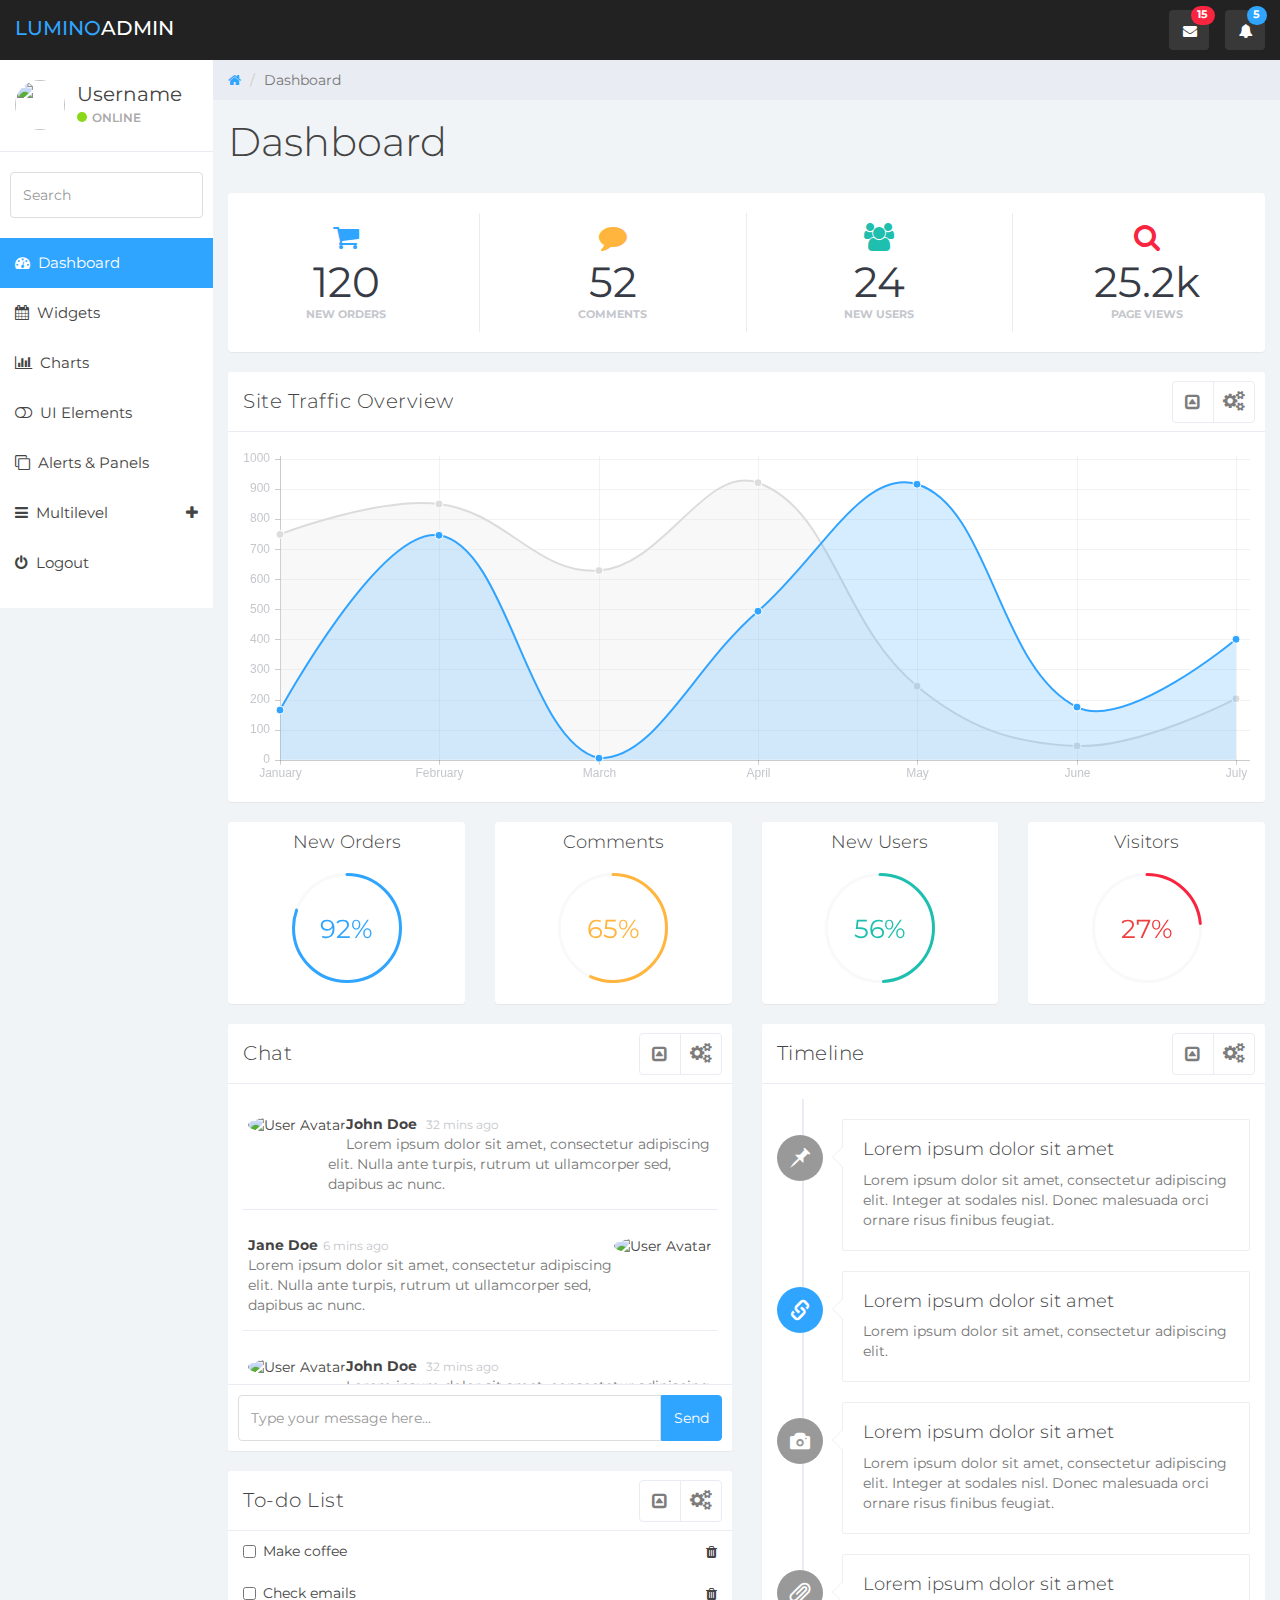
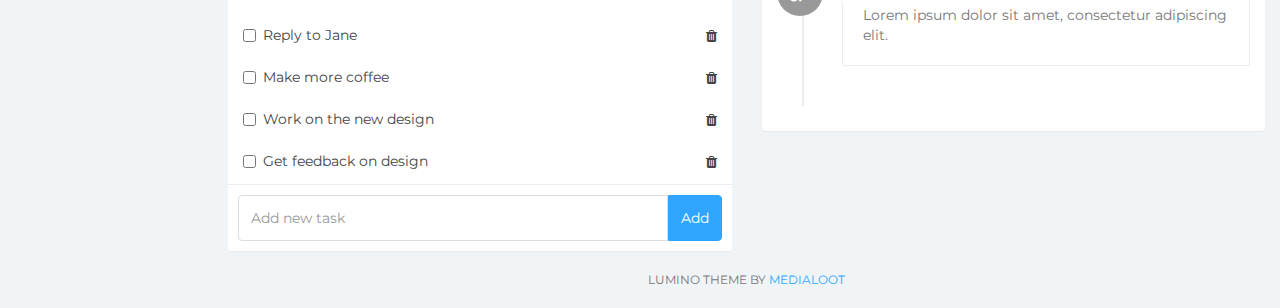
==== startbootstrap-agency-gh-pages/lumino/index.html @ c10fa8f5 "Kanban UI added" ====
<!DOCTYPE html>
<html>
<head>
	<meta charset="utf-8">
	<meta name="viewport" content="width=device-width, initial-scale=1">
	<title>Lumino - Dashboard</title>
	<link href="css/bootstrap.min.css" rel="stylesheet">
	<link href="css/font-awesome.min.css" rel="stylesheet">
	<link href="css/datepicker3.css" rel="stylesheet">
	<link href="css/styles.css" rel="stylesheet">
	
	<!--Custom Font-->
	<link href="https://fonts.googleapis.com/css?family=Montserrat:300,300i,400,400i,500,500i,600,600i,700,700i" rel="stylesheet">
	<!--[if lt IE 9]>
	<script src="js/html5shiv.js"></script>
	<script src="js/respond.min.js"></script>
	<![endif]-->
</head>
<body>
	<nav class="navbar navbar-custom navbar-fixed-top" role="navigation">
		<div class="container-fluid">
			<div class="navbar-header">
				<button type="button" class="navbar-toggle collapsed" data-toggle="collapse" data-target="#sidebar-collapse"><span class="sr-only">Toggle navigation</span>
					<span class="icon-bar"></span>
					<span class="icon-bar"></span>
					<span class="icon-bar"></span></button>
				<a class="navbar-brand" href="#"><span>Lumino</span>Admin</a>
				<ul class="nav navbar-top-links navbar-right">
					<li class="dropdown"><a class="dropdown-toggle count-info" data-toggle="dropdown" href="#">
						<em class="fa fa-envelope"></em><span class="label label-danger">15</span>
					</a>
						<ul class="dropdown-menu dropdown-messages">
							<li>
								<div class="dropdown-messages-box"><a href="profile.html" class="pull-left">
									<img alt="image" class="img-circle" src="http://placehold.it/40/30a5ff/fff">
									</a>
									<div class="message-body"><small class="pull-right">3 mins ago</small>
										<a href="#"><strong>John Doe</strong> commented on <strong>your photo</strong>.</a>
									<br /><small class="text-muted">1:24 pm - 25/03/2015</small></div>
								</div>
							</li>
							<li class="divider"></li>
							<li>
								<div class="dropdown-messages-box"><a href="profile.html" class="pull-left">
									<img alt="image" class="img-circle" src="http://placehold.it/40/30a5ff/fff">
									</a>
									<div class="message-body"><small class="pull-right">1 hour ago</small>
										<a href="#">New message from <strong>Jane Doe</strong>.</a>
									<br /><small class="text-muted">12:27 pm - 25/03/2015</small></div>
								</div>
							</li>
							<li class="divider"></li>
							<li>
								<div class="all-button"><a href="#">
									<em class="fa fa-inbox"></em> <strong>All Messages</strong>
								</a></div>
							</li>
						</ul>
					</li>
					<li class="dropdown"><a class="dropdown-toggle count-info" data-toggle="dropdown" href="#">
						<em class="fa fa-bell"></em><span class="label label-info">5</span>
					</a>
						<ul class="dropdown-menu dropdown-alerts">
							<li><a href="#">
								<div><em class="fa fa-envelope"></em> 1 New Message
									<span class="pull-right text-muted small">3 mins ago</span></div>
							</a></li>
							<li class="divider"></li>
							<li><a href="#">
								<div><em class="fa fa-heart"></em> 12 New Likes
									<span class="pull-right text-muted small">4 mins ago</span></div>
							</a></li>
							<li class="divider"></li>
							<li><a href="#">
								<div><em class="fa fa-user"></em> 5 New Followers
									<span class="pull-right text-muted small">4 mins ago</span></div>
							</a></li>
						</ul>
					</li>
				</ul>
			</div>
		</div><!-- /.container-fluid -->
	</nav>
	<div id="sidebar-collapse" class="col-sm-3 col-lg-2 sidebar">
		<div class="profile-sidebar">
			<div class="profile-userpic">
				<img src="http://placehold.it/50/30a5ff/fff" class="img-responsive" alt="">
			</div>
			<div class="profile-usertitle">
				<div class="profile-usertitle-name">Username</div>
				<div class="profile-usertitle-status"><span class="indicator label-success"></span>Online</div>
			</div>
			<div class="clear"></div>
		</div>
		<div class="divider"></div>
		<form role="search">
			<div class="form-group">
				<input type="text" class="form-control" placeholder="Search">
			</div>
		</form>
		<ul class="nav menu">
			<li class="active"><a href="index.html"><em class="fa fa-dashboard">&nbsp;</em> Dashboard</a></li>
			<li><a href="widgets.html"><em class="fa fa-calendar">&nbsp;</em> Widgets</a></li>
			<li><a href="charts.html"><em class="fa fa-bar-chart">&nbsp;</em> Charts</a></li>
			<li><a href="elements.html"><em class="fa fa-toggle-off">&nbsp;</em> UI Elements</a></li>
			<li><a href="panels.html"><em class="fa fa-clone">&nbsp;</em> Alerts &amp; Panels</a></li>
			<li class="parent "><a data-toggle="collapse" href="#sub-item-1">
				<em class="fa fa-navicon">&nbsp;</em> Multilevel <span data-toggle="collapse" href="#sub-item-1" class="icon pull-right"><em class="fa fa-plus"></em></span>
				</a>
				<ul class="children collapse" id="sub-item-1">
					<li><a class="" href="#">
						<span class="fa fa-arrow-right">&nbsp;</span> Sub Item 1
					</a></li>
					<li><a class="" href="#">
						<span class="fa fa-arrow-right">&nbsp;</span> Sub Item 2
					</a></li>
					<li><a class="" href="#">
						<span class="fa fa-arrow-right">&nbsp;</span> Sub Item 3
					</a></li>
				</ul>
			</li>
			<li><a href="login.html"><em class="fa fa-power-off">&nbsp;</em> Logout</a></li>
		</ul>
	</div><!--/.sidebar-->
		
	<div class="col-sm-9 col-sm-offset-3 col-lg-10 col-lg-offset-2 main">
		<div class="row">
			<ol class="breadcrumb">
				<li><a href="#">
					<em class="fa fa-home"></em>
				</a></li>
				<li class="active">Dashboard</li>
			</ol>
		</div><!--/.row-->
		
		<div class="row">
			<div class="col-lg-12">
				<h1 class="page-header">Dashboard</h1>
			</div>
		</div><!--/.row-->
		
		<div class="panel panel-container">
			<div class="row">
				<div class="col-xs-6 col-md-3 col-lg-3 no-padding">
					<div class="panel panel-teal panel-widget border-right">
						<div class="row no-padding"><em class="fa fa-xl fa-shopping-cart color-blue"></em>
							<div class="large">120</div>
							<div class="text-muted">New Orders</div>
						</div>
					</div>
				</div>
				<div class="col-xs-6 col-md-3 col-lg-3 no-padding">
					<div class="panel panel-blue panel-widget border-right">
						<div class="row no-padding"><em class="fa fa-xl fa-comment color-orange"></em>
							<div class="large">52</div>
							<div class="text-muted">Comments</div>
						</div>
					</div>
				</div>
				<div class="col-xs-6 col-md-3 col-lg-3 no-padding">
					<div class="panel panel-orange panel-widget border-right">
						<div class="row no-padding"><em class="fa fa-xl fa-users color-teal"></em>
							<div class="large">24</div>
							<div class="text-muted">New Users</div>
						</div>
					</div>
				</div>
				<div class="col-xs-6 col-md-3 col-lg-3 no-padding">
					<div class="panel panel-red panel-widget ">
						<div class="row no-padding"><em class="fa fa-xl fa-search color-red"></em>
							<div class="large">25.2k</div>
							<div class="text-muted">Page Views</div>
						</div>
					</div>
				</div>
			</div><!--/.row-->
		</div>
		<div class="row">
			<div class="col-md-12">
				<div class="panel panel-default">
					<div class="panel-heading">
						Site Traffic Overview
						<ul class="pull-right panel-settings panel-button-tab-right">
							<li class="dropdown"><a class="pull-right dropdown-toggle" data-toggle="dropdown" href="#">
								<em class="fa fa-cogs"></em>
							</a>
								<ul class="dropdown-menu dropdown-menu-right">
									<li>
										<ul class="dropdown-settings">
											<li><a href="#">
												<em class="fa fa-cog"></em> Settings 1
											</a></li>
											<li class="divider"></li>
											<li><a href="#">
												<em class="fa fa-cog"></em> Settings 2
											</a></li>
											<li class="divider"></li>
											<li><a href="#">
												<em class="fa fa-cog"></em> Settings 3
											</a></li>
										</ul>
									</li>
								</ul>
							</li>
						</ul>
						<span class="pull-right clickable panel-toggle panel-button-tab-left"><em class="fa fa-toggle-up"></em></span></div>
					<div class="panel-body">
						<div class="canvas-wrapper">
							<canvas class="main-chart" id="line-chart" height="200" width="600"></canvas>
						</div>
					</div>
				</div>
			</div>
		</div><!--/.row-->
		
		<div class="row">
			<div class="col-xs-6 col-md-3">
				<div class="panel panel-default">
					<div class="panel-body easypiechart-panel">
						<h4>New Orders</h4>
						<div class="easypiechart" id="easypiechart-blue" data-percent="92" ><span class="percent">92%</span></div>
					</div>
				</div>
			</div>
			<div class="col-xs-6 col-md-3">
				<div class="panel panel-default">
					<div class="panel-body easypiechart-panel">
						<h4>Comments</h4>
						<div class="easypiechart" id="easypiechart-orange" data-percent="65" ><span class="percent">65%</span></div>
					</div>
				</div>
			</div>
			<div class="col-xs-6 col-md-3">
				<div class="panel panel-default">
					<div class="panel-body easypiechart-panel">
						<h4>New Users</h4>
						<div class="easypiechart" id="easypiechart-teal" data-percent="56" ><span class="percent">56%</span></div>
					</div>
				</div>
			</div>
			<div class="col-xs-6 col-md-3">
				<div class="panel panel-default">
					<div class="panel-body easypiechart-panel">
						<h4>Visitors</h4>
						<div class="easypiechart" id="easypiechart-red" data-percent="27" ><span class="percent">27%</span></div>
					</div>
				</div>
			</div>
		</div><!--/.row-->
		
		<div class="row">
			<div class="col-md-6">
				<div class="panel panel-default chat">
					<div class="panel-heading">
						Chat
						<ul class="pull-right panel-settings panel-button-tab-right">
							<li class="dropdown"><a class="pull-right dropdown-toggle" data-toggle="dropdown" href="#">
								<em class="fa fa-cogs"></em>
							</a>
								<ul class="dropdown-menu dropdown-menu-right">
									<li>
										<ul class="dropdown-settings">
											<li><a href="#">
												<em class="fa fa-cog"></em> Settings 1
											</a></li>
											<li class="divider"></li>
											<li><a href="#">
												<em class="fa fa-cog"></em> Settings 2
											</a></li>
											<li class="divider"></li>
											<li><a href="#">
												<em class="fa fa-cog"></em> Settings 3
											</a></li>
										</ul>
									</li>
								</ul>
							</li>
						</ul>
						<span class="pull-right clickable panel-toggle panel-button-tab-left"><em class="fa fa-toggle-up"></em></span></div>
					<div class="panel-body">
						<ul>
							<li class="left clearfix"><span class="chat-img pull-left">
								<img src="http://placehold.it/60/30a5ff/fff" alt="User Avatar" class="img-circle" />
								</span>
								<div class="chat-body clearfix">
									<div class="header"><strong class="primary-font">John Doe</strong> <small class="text-muted">32 mins ago</small></div>
									<p>Lorem ipsum dolor sit amet, consectetur adipiscing elit. Nulla ante turpis, rutrum ut ullamcorper sed, dapibus ac nunc.</p>
								</div>
							</li>
							<li class="right clearfix"><span class="chat-img pull-right">
								<img src="http://placehold.it/60/dde0e6/5f6468" alt="User Avatar" class="img-circle" />
								</span>
								<div class="chat-body clearfix">
									<div class="header"><strong class="pull-left primary-font">Jane Doe</strong> <small class="text-muted">6 mins ago</small></div>
									<p>Lorem ipsum dolor sit amet, consectetur adipiscing elit. Nulla ante turpis, rutrum ut ullamcorper sed, dapibus ac nunc.</p>
								</div>
							</li>
							<li class="left clearfix"><span class="chat-img pull-left">
								<img src="http://placehold.it/60/30a5ff/fff" alt="User Avatar" class="img-circle" />
								</span>
								<div class="chat-body clearfix">
									<div class="header"><strong class="primary-font">John Doe</strong> <small class="text-muted">32 mins ago</small></div>
									<p>Lorem ipsum dolor sit amet, consectetur adipiscing elit. Nulla ante turpis, rutrum ut ullamcorper sed, dapibus ac nunc.</p>
								</div>
							</li>
						</ul>
					</div>
					<div class="panel-footer">
						<div class="input-group">
							<input id="btn-input" type="text" class="form-control input-md" placeholder="Type your message here..." /><span class="input-group-btn">
								<button class="btn btn-primary btn-md" id="btn-chat">Send</button>
						</span></div>
					</div>
				</div>
				<div class="panel panel-default">
					<div class="panel-heading">
						To-do List
						<ul class="pull-right panel-settings panel-button-tab-right">
							<li class="dropdown"><a class="pull-right dropdown-toggle" data-toggle="dropdown" href="#">
								<em class="fa fa-cogs"></em>
							</a>
								<ul class="dropdown-menu dropdown-menu-right">
									<li>
										<ul class="dropdown-settings">
											<li><a href="#">
												<em class="fa fa-cog"></em> Settings 1
											</a></li>
											<li class="divider"></li>
											<li><a href="#">
												<em class="fa fa-cog"></em> Settings 2
											</a></li>
											<li class="divider"></li>
											<li><a href="#">
												<em class="fa fa-cog"></em> Settings 3
											</a></li>
										</ul>
									</li>
								</ul>
							</li>
						</ul>
						<span class="pull-right clickable panel-toggle panel-button-tab-left"><em class="fa fa-toggle-up"></em></span></div>
					<div class="panel-body">
						<ul class="todo-list">
							<li class="todo-list-item">
								<div class="checkbox">
									<input type="checkbox" id="checkbox-1" />
									<label for="checkbox-1">Make coffee</label>
								</div>
								<div class="pull-right action-buttons"><a href="#" class="trash">
									<em class="fa fa-trash"></em>
								</a></div>
							</li>
							<li class="todo-list-item">
								<div class="checkbox">
									<input type="checkbox" id="checkbox-2" />
									<label for="checkbox-2">Check emails</label>
								</div>
								<div class="pull-right action-buttons"><a href="#" class="trash">
									<em class="fa fa-trash"></em>
								</a></div>
							</li>
							<li class="todo-list-item">
								<div class="checkbox">
									<input type="checkbox" id="checkbox-3" />
									<label for="checkbox-3">Reply to Jane</label>
								</div>
								<div class="pull-right action-buttons"><a href="#" class="trash">
									<em class="fa fa-trash"></em>
								</a></div>
							</li>
							<li class="todo-list-item">
								<div class="checkbox">
									<input type="checkbox" id="checkbox-4" />
									<label for="checkbox-4">Make more coffee</label>
								</div>
								<div class="pull-right action-buttons"><a href="#" class="trash">
									<em class="fa fa-trash"></em>
								</a></div>
							</li>
							<li class="todo-list-item">
								<div class="checkbox">
									<input type="checkbox" id="checkbox-5" />
									<label for="checkbox-5">Work on the new design</label>
								</div>
								<div class="pull-right action-buttons"><a href="#" class="trash">
									<em class="fa fa-trash"></em>
								</a></div>
							</li>
							<li class="todo-list-item">
								<div class="checkbox">
									<input type="checkbox" id="checkbox-6" />
									<label for="checkbox-6">Get feedback on design</label>
								</div>
								<div class="pull-right action-buttons"><a href="#" class="trash">
									<em class="fa fa-trash"></em>
								</a></div>
							</li>
						</ul>
					</div>
					<div class="panel-footer">
						<div class="input-group">
							<input id="btn-input" type="text" class="form-control input-md" placeholder="Add new task" /><span class="input-group-btn">
								<button class="btn btn-primary btn-md" id="btn-todo">Add</button>
						</span></div>
					</div>
				</div>
			</div><!--/.col-->
			
			
			<div class="col-md-6">
				<div class="panel panel-default ">
					<div class="panel-heading">
						Timeline
						<ul class="pull-right panel-settings panel-button-tab-right">
							<li class="dropdown"><a class="pull-right dropdown-toggle" data-toggle="dropdown" href="#">
								<em class="fa fa-cogs"></em>
							</a>
								<ul class="dropdown-menu dropdown-menu-right">
									<li>
										<ul class="dropdown-settings">
											<li><a href="#">
												<em class="fa fa-cog"></em> Settings 1
											</a></li>
											<li class="divider"></li>
											<li><a href="#">
												<em class="fa fa-cog"></em> Settings 2
											</a></li>
											<li class="divider"></li>
											<li><a href="#">
												<em class="fa fa-cog"></em> Settings 3
											</a></li>
										</ul>
									</li>
								</ul>
							</li>
						</ul>
						<span class="pull-right clickable panel-toggle panel-button-tab-left"><em class="fa fa-toggle-up"></em></span></div>
					<div class="panel-body timeline-container">
						<ul class="timeline">
							<li>
								<div class="timeline-badge"><em class="glyphicon glyphicon-pushpin"></em></div>
								<div class="timeline-panel">
									<div class="timeline-heading">
										<h4 class="timeline-title">Lorem ipsum dolor sit amet</h4>
									</div>
									<div class="timeline-body">
										<p>Lorem ipsum dolor sit amet, consectetur adipiscing elit. Integer at sodales nisl. Donec malesuada orci ornare risus finibus feugiat.</p>
									</div>
								</div>
							</li>
							<li>
								<div class="timeline-badge primary"><em class="glyphicon glyphicon-link"></em></div>
								<div class="timeline-panel">
									<div class="timeline-heading">
										<h4 class="timeline-title">Lorem ipsum dolor sit amet</h4>
									</div>
									<div class="timeline-body">
										<p>Lorem ipsum dolor sit amet, consectetur adipiscing elit.</p>
									</div>
								</div>
							</li>
							<li>
								<div class="timeline-badge"><em class="glyphicon glyphicon-camera"></em></div>
								<div class="timeline-panel">
									<div class="timeline-heading">
										<h4 class="timeline-title">Lorem ipsum dolor sit amet</h4>
									</div>
									<div class="timeline-body">
										<p>Lorem ipsum dolor sit amet, consectetur adipiscing elit. Integer at sodales nisl. Donec malesuada orci ornare risus finibus feugiat.</p>
									</div>
								</div>
							</li>
							<li>
								<div class="timeline-badge"><em class="glyphicon glyphicon-paperclip"></em></div>
								<div class="timeline-panel">
									<div class="timeline-heading">
										<h4 class="timeline-title">Lorem ipsum dolor sit amet</h4>
									</div>
									<div class="timeline-body">
										<p>Lorem ipsum dolor sit amet, consectetur adipiscing elit.</p>
									</div>
								</div>
							</li>
						</ul>
					</div>
				</div>
			</div><!--/.col-->
			<div class="col-sm-12">
				<p class="back-link">Lumino Theme by <a href="https://www.medialoot.com">Medialoot</a></p>
			</div>
		</div><!--/.row-->
	</div>	<!--/.main-->
	
	<script src="js/jquery-1.11.1.min.js"></script>
	<script src="js/bootstrap.min.js"></script>
	<script src="js/chart.min.js"></script>
	<script src="js/chart-data.js"></script>
	<script src="js/easypiechart.js"></script>
	<script src="js/easypiechart-data.js"></script>
	<script src="js/bootstrap-datepicker.js"></script>
	<script src="js/custom.js"></script>
	<script>
		window.onload = function () {
	var chart1 = document.getElementById("line-chart").getContext("2d");
	window.myLine = new Chart(chart1).Line(lineChartData, {
	responsive: true,
	scaleLineColor: "rgba(0,0,0,.2)",
	scaleGridLineColor: "rgba(0,0,0,.05)",
	scaleFontColor: "#c5c7cc"
	});
};
	</script>
		
</body>
</html>
---- startbootstrap-agency-gh-pages/lumino/css/datepicker3.css ----
/*!
 * Datepicker for Bootstrap
 *
 * Copyright 2012 Stefan Petre
 * Improvements by Andrew Rowls
 * Licensed under the Apache License v2.0
 * http://www.apache.org/licenses/LICENSE-2.0
 *
 */
.datepicker {
  padding: 4px;
  border-radius: 4px;
  direction: ltr;
  /*.dow {
		border-top: 1px solid #ddd !important;
	}*/
}
.datepicker-inline {
  width: 220px;
}
.datepicker.datepicker-rtl {
  direction: rtl;
}
.datepicker.datepicker-rtl table tr td span {
  float: right;
}
.datepicker-dropdown {
  top: 0;
  left: 0;
}
.datepicker-dropdown:before {
  content: '';
  display: inline-block;
  border-left: 7px solid transparent;
  border-right: 7px solid transparent;
  border-bottom: 7px solid #ccc;
  border-top: 0;
  border-bottom-color: rgba(0, 0, 0, 0.2);
  position: absolute;
}
.datepicker-dropdown:after {
  content: '';
  display: inline-block;
  border-left: 6px solid transparent;
  border-right: 6px solid transparent;
  border-bottom: 6px solid #fff;
  border-top: 0;
  position: absolute;
}
.datepicker-dropdown.datepicker-orient-left:before {
  left: 6px;
}
.datepicker-dropdown.datepicker-orient-left:after {
  left: 7px;
}
.datepicker-dropdown.datepicker-orient-right:before {
  right: 6px;
}
.datepicker-dropdown.datepicker-orient-right:after {
  right: 7px;
}
.datepicker-dropdown.datepicker-orient-top:before {
  top: -7px;
}
.datepicker-dropdown.datepicker-orient-top:after {
  top: -6px;
}
.datepicker-dropdown.datepicker-orient-bottom:before {
  bottom: -7px;
  border-bottom: 0;
  border-top: 7px solid #999;
}
.datepicker-dropdown.datepicker-orient-bottom:after {
  bottom: -6px;
  border-bottom: 0;
  border-top: 6px solid #fff;
}
.datepicker > div {
  display: none;
}
.datepicker.days div.datepicker-days {
  display: block;
}
.datepicker.months div.datepicker-months {
  display: block;
}
.datepicker.years div.datepicker-years {
  display: block;
}
.datepicker table {
  margin: 0;
  -webkit-touch-callout: none;
  -webkit-user-select: none;
  -khtml-user-select: none;
  -moz-user-select: none;
  -ms-user-select: none;
  user-select: none;
}
.datepicker table tr td,
.datepicker table tr th {
  text-align: center;
  width: 30px;
  height: 30px;
  border-radius: 4px;
  border: none;
}
.table-striped .datepicker table tr td,
.table-striped .datepicker table tr th {
  background-color: transparent;
}
.datepicker table tr td.day:hover,
.datepicker table tr td.day.focused {
  background: #eeeeee;
  cursor: pointer;
}
.datepicker table tr td.old,
.datepicker table tr td.new {
  color: #999999;
}
.datepicker table tr td.disabled,
.datepicker table tr td.disabled:hover {
  background: none;
  color: #999999;
  cursor: default;
}
.datepicker table tr td.today,
.datepicker table tr td.today:hover,
.datepicker table tr td.today.disabled,
.datepicker table tr td.today.disabled:hover {
  color: #000000;
  background-color: #ffdb99;
  border-color: #ffb733;
}
.datepicker table tr td.today:hover,
.datepicker table tr td.today:hover:hover,
.datepicker table tr td.today.disabled:hover,
.datepicker table tr td.today.disabled:hover:hover,
.datepicker table tr td.today:focus,
.datepicker table tr td.today:hover:focus,
.datepicker table tr td.today.disabled:focus,
.datepicker table tr td.today.disabled:hover:focus,
.datepicker table tr td.today:active,
.datepicker table tr td.today:hover:active,
.datepicker table tr td.today.disabled:active,
.datepicker table tr td.today.disabled:hover:active,
.datepicker table tr td.today.active,
.datepicker table tr td.today:hover.active,
.datepicker table tr td.today.disabled.active,
.datepicker table tr td.today.disabled:hover.active,
.open .dropdown-toggle.datepicker table tr td.today,
.open .dropdown-toggle.datepicker table tr td.today:hover,
.open .dropdown-toggle.datepicker table tr td.today.disabled,
.open .dropdown-toggle.datepicker table tr td.today.disabled:hover {
  color: #000000;
  background-color: #ffcd70;
  border-color: #f59e00;
}
.datepicker table tr td.today:active,
.datepicker table tr td.today:hover:active,
.datepicker table tr td.today.disabled:active,
.datepicker table tr td.today.disabled:hover:active,
.datepicker table tr td.today.active,
.datepicker table tr td.today:hover.active,
.datepicker table tr td.today.disabled.active,
.datepicker table tr td.today.disabled:hover.active,
.open .dropdown-toggle.datepicker table tr td.today,
.open .dropdown-toggle.datepicker table tr td.today:hover,
.open .dropdown-toggle.datepicker table tr td.today.disabled,
.open .dropdown-toggle.datepicker table tr td.today.disabled:hover {
  background-image: none;
}
.datepicker table tr td.today.disabled,
.datepicker table tr td.today:hover.disabled,
.datepicker table tr td.today.disabled.disabled,
.datepicker table tr td.today.disabled:hover.disabled,
.datepicker table tr td.today[disabled],
.datepicker table tr td.today:hover[disabled],
.datepicker table tr td.today.disabled[disabled],
.datepicker table tr td.today.disabled:hover[disabled],
fieldset[disabled] .datepicker table tr td.today,
fieldset[disabled] .datepicker table tr td.today:hover,
fieldset[disabled] .datepicker table tr td.today.disabled,
fieldset[disabled] .datepicker table tr td.today.disabled:hover,
.datepicker table tr td.today.disabled:hover,
.datepicker table tr td.today:hover.disabled:hover,
.datepicker table tr td.today.disabled.disabled:hover,
.datepicker table tr td.today.disabled:hover.disabled:hover,
.datepicker table tr td.today[disabled]:hover,
.datepicker table tr td.today:hover[disabled]:hover,
.datepicker table tr td.today.disabled[disabled]:hover,
.datepicker table tr td.today.disabled:hover[disabled]:hover,
fieldset[disabled] .datepicker table tr td.today:hover,
fieldset[disabled] .datepicker table tr td.today:hover:hover,
fieldset[disabled] .datepicker table tr td.today.disabled:hover,
fieldset[disabled] .datepicker table tr td.today.disabled:hover:hover,
.datepicker table tr td.today.disabled:focus,
.datepicker table tr td.today:hover.disabled:focus,
.datepicker table tr td.today.disabled.disabled:focus,
.datepicker table tr td.today.disabled:hover.disabled:focus,
.datepicker table tr td.today[disabled]:focus,
.datepicker table tr td.today:hover[disabled]:focus,
.datepicker table tr td.today.disabled[disabled]:focus,
.datepicker table tr td.today.disabled:hover[disabled]:focus,
fieldset[disabled] .datepicker table tr td.today:focus,
fieldset[disabled] .datepicker table tr td.today:hover:focus,
fieldset[disabled] .datepicker table tr td.today.disabled:focus,
fieldset[disabled] .datepicker table tr td.today.disabled:hover:focus,
.datepicker table tr td.today.disabled:active,
.datepicker table tr td.today:hover.disabled:active,
.datepicker table tr td.today.disabled.disabled:active,
.datepicker table tr td.today.disabled:hover.disabled:active,
.datepicker table tr td.today[disabled]:active,
.datepicker table tr td.today:hover[disabled]:active,
.datepicker table tr td.today.disabled[disabled]:active,
.datepicker table tr td.today.disabled:hover[disabled]:active,
fieldset[disabled] .datepicker table tr td.today:active,
fieldset[disabled] .datepicker table tr td.today:hover:active,
fieldset[disabled] .datepicker table tr td.today.disabled:active,
fieldset[disabled] .datepicker table tr td.today.disabled:hover:active,
.datepicker table tr td.today.disabled.active,
.datepicker table tr td.today:hover.disabled.active,
.datepicker table tr td.today.disabled.disabled.active,
.datepicker table tr td.today.disabled:hover.disabled.active,
.datepicker table tr td.today[disabled].active,
.datepicker table tr td.today:hover[disabled].active,
.datepicker table tr td.today.disabled[disabled].active,
.datepicker table tr td.today.disabled:hover[disabled].active,
fieldset[disabled] .datepicker table tr td.today.active,
fieldset[disabled] .datepicker table tr td.today:hover.active,
fieldset[disabled] .datepicker table tr td.today.disabled.active,
fieldset[disabled] .datepicker table tr td.today.disabled:hover.active {
  background-color: #ffdb99;
  border-color: #ffb733;
}
.datepicker table tr td.today:hover:hover {
  color: #000;
}
.datepicker table tr td.today.active:hover {
  color: #fff;
}
.datepicker table tr td.range,
.datepicker table tr td.range:hover,
.datepicker table tr td.range.disabled,
.datepicker table tr td.range.disabled:hover {
  background: #eeeeee;
  border-radius: 0;
}
.datepicker table tr td.range.today,
.datepicker table tr td.range.today:hover,
.datepicker table tr td.range.today.disabled,
.datepicker table tr td.range.today.disabled:hover {
  color: #000000;
  background-color: #f7ca77;
  border-color: #f1a417;
  border-radius: 0;
}
.datepicker table tr td.range.today:hover,
.datepicker table tr td.range.today:hover:hover,
.datepicker table tr td.range.today.disabled:hover,
.datepicker table tr td.range.today.disabled:hover:hover,
.datepicker table tr td.range.today:focus,
.datepicker table tr td.range.today:hover:focus,
.datepicker table tr td.range.today.disabled:focus,
.datepicker table tr td.range.today.disabled:hover:focus,
.datepicker table tr td.range.today:active,
.datepicker table tr td.range.today:hover:active,
.datepicker table tr td.range.today.disabled:active,
.datepicker table tr td.range.today.disabled:hover:active,
.datepicker table tr td.range.today.active,
.datepicker table tr td.range.today:hover.active,
.datepicker table tr td.range.today.disabled.active,
.datepicker table tr td.range.today.disabled:hover.active,
.open .dropdown-toggle.datepicker table tr td.range.today,
.open .dropdown-toggle.datepicker table tr td.range.today:hover,
.open .dropdown-toggle.datepicker table tr td.range.today.disabled,
.open .dropdown-toggle.datepicker table tr td.range.today.disabled:hover {
  color: #000000;
  background-color: #f4bb51;
  border-color: #bf800c;
}
.datepicker table tr td.range.today:active,
.datepicker table tr td.range.today:hover:active,
.datepicker table tr td.range.today.disabled:active,
.datepicker table tr td.range.today.disabled:hover:active,
.datepicker table tr td.range.today.active,
.datepicker table tr td.range.today:hover.active,
.datepicker table tr td.range.today.disabled.active,
.datepicker table tr td.range.today.disabled:hover.active,
.open .dropdown-toggle.datepicker table tr td.range.today,
.open .dropdown-toggle.datepicker table tr td.range.today:hover,
.open .dropdown-toggle.datepicker table tr td.range.today.disabled,
.open .dropdown-toggle.datepicker table tr td.range.today.disabled:hover {
  background-image: none;
}
.datepicker table tr td.range.today.disabled,
.datepicker table tr td.range.today:hover.disabled,
.datepicker table tr td.range.today.disabled.disabled,
.datepicker table tr td.range.today.disabled:hover.disabled,
.datepicker table tr td.range.today[disabled],
.datepicker table tr td.range.today:hover[disabled],
.datepicker table tr td.range.today.disabled[disabled],
.datepicker table tr td.range.today.disabled:hover[disabled],
fieldset[disabled] .datepicker table tr td.range.today,
fieldset[disabled] .datepicker table tr td.range.today:hover,
fieldset[disabled] .datepicker table tr td.range.today.disabled,
fieldset[disabled] .datepicker table tr td.range.today.disabled:hover,
.datepicker table tr td.range.today.disabled:hover,
.datepicker table tr td.range.today:hover.disabled:hover,
.datepicker table tr td.range.today.disabled.disabled:hover,
.datepicker table tr td.range.today.disabled:hover.disabled:hover,
.datepicker table tr td.range.today[disabled]:hover,
.datepicker table tr td.range.today:hover[disabled]:hover,
.datepicker table tr td.range.today.disabled[disabled]:hover,
.datepicker table tr td.range.today.disabled:hover[disabled]:hover,
fieldset[disabled] .datepicker table tr td.range.today:hover,
fieldset[disabled] .datepicker table tr td.range.today:hover:hover,
fieldset[disabled] .datepicker table tr td.range.today.disabled:hover,
fieldset[disabled] .datepicker table tr td.range.today.disabled:hover:hover,
.datepicker table tr td.range.today.disabled:focus,
.datepicker table tr td.range.today:hover.disabled:focus,
.datepicker table tr td.range.today.disabled.disabled:focus,
.datepicker table tr td.range.today.disabled:hover.disabled:focus,
.datepicker table tr td.range.today[disabled]:focus,
.datepicker table tr td.range.today:hover[disabled]:focus,
.datepicker table tr td.range.today.disabled[disabled]:focus,
.datepicker table tr td.range.today.disabled:hover[disabled]:focus,
fieldset[disabled] .datepicker table tr td.range.today:focus,
fieldset[disabled] .datepicker table tr td.range.today:hover:focus,
fieldset[disabled] .datepicker table tr td.range.today.disabled:focus,
fieldset[disabled] .datepicker table tr td.range.today.disabled:hover:focus,
.datepicker table tr td.range.today.disabled:active,
.datepicker table tr td.range.today:hover.disabled:active,
.datepicker table tr td.range.today.disabled.disabled:active,
.datepicker table tr td.range.today.disabled:hover.disabled:active,
.datepicker table tr td.range.today[disabled]:active,
.datepicker table tr td.range.today:hover[disabled]:active,
.datepicker table tr td.range.today.disabled[disabled]:active,
.datepicker table tr td.range.today.disabled:hover[disabled]:active,
fieldset[disabled] .datepicker table tr td.range.today:active,
fieldset[disabled] .datepicker table tr td.range.today:hover:active,
fieldset[disabled] .datepicker table tr td.range.today.disabled:active,
fieldset[disabled] .datepicker table tr td.range.today.disabled:hover:active,
.datepicker table tr td.range.today.disabled.active,
.datepicker table tr td.range.today:hover.disabled.active,
.datepicker table tr td.range.today.disabled.disabled.active,
.datepicker table tr td.range.today.disabled:hover.disabled.active,
.datepicker table tr td.range.today[disabled].active,
.datepicker table tr td.range.today:hover[disabled].active,
.datepicker table tr td.range.today.disabled[disabled].active,
.datepicker table tr td.range.today.disabled:hover[disabled].active,
fieldset[disabled] .datepicker table tr td.range.today.active,
fieldset[disabled] .datepicker table tr td.range.today:hover.active,
fieldset[disabled] .datepicker table tr td.range.today.disabled.active,
fieldset[disabled] .datepicker table tr td.range.today.disabled:hover.active {
  background-color: #f7ca77;
  border-color: #f1a417;
}
.datepicker table tr td.selected,
.datepicker table tr td.selected:hover,
.datepicker table tr td.selected.disabled,
.datepicker table tr td.selected.disabled:hover {
  color: #ffffff;
  background-color: #999999;
  border-color: #555555;
  text-shadow: 0 -1px 0 rgba(0, 0, 0, 0.25);
}
.datepicker table tr td.selected:hover,
.datepicker table tr td.selected:hover:hover,
.datepicker table tr td.selected.disabled:hover,
.datepicker table tr td.selected.disabled:hover:hover,
.datepicker table tr td.selected:focus,
.datepicker table tr td.selected:hover:focus,
.datepicker table tr td.selected.disabled:focus,
.datepicker table tr td.selected.disabled:hover:focus,
.datepicker table tr td.selected:active,
.datepicker table tr td.selected:hover:active,
.datepicker table tr td.selected.disabled:active,
.datepicker table tr td.selected.disabled:hover:active,
.datepicker table tr td.selected.active,
.datepicker table tr td.selected:hover.active,
.datepicker table tr td.selected.disabled.active,
.datepicker table tr td.selected.disabled:hover.active,
.open .dropdown-toggle.datepicker table tr td.selected,
.open .dropdown-toggle.datepicker table tr td.selected:hover,
.open .dropdown-toggle.datepicker table tr td.selected.disabled,
.open .dropdown-toggle.datepicker table tr td.selected.disabled:hover {
  color: #ffffff;
  background-color: #858585;
  border-color: #373737;
}
.datepicker table tr td.selected:active,
.datepicker table tr td.selected:hover:active,
.datepicker table tr td.selected.disabled:active,
.datepicker table tr td.selected.disabled:hover:active,
.datepicker table tr td.selected.active,
.datepicker table tr td.selected:hover.active,
.datepicker table tr td.selected.disabled.active,
.datepicker table tr td.selected.disabled:hover.active,
.open .dropdown-toggle.datepicker table tr td.selected,
.open .dropdown-toggle.datepicker table tr td.selected:hover,
.open .dropdown-toggle.datepicker table tr td.selected.disabled,
.open .dropdown-toggle.datepicker table tr td.selected.disabled:hover {
  background-image: none;
}
.datepicker table tr td.selected.disabled,
.datepicker table tr td.selected:hover.disabled,
.datepicker table tr td.selected.disabled.disabled,
.datepicker table tr td.selected.disabled:hover.disabled,
.datepicker table tr td.selected[disabled],
.datepicker table tr td.selected:hover[disabled],
.datepicker table tr td.selected.disabled[disabled],
.datepicker table tr td.selected.disabled:hover[disabled],
fieldset[disabled] .datepicker table tr td.selected,
fieldset[disabled] .datepicker table tr td.selected:hover,
fieldset[disabled] .datepicker table tr td.selected.disabled,
fieldset[disabled] .datepicker table tr td.selected.disabled:hover,
.datepicker table tr td.selected.disabled:hover,
.datepicker table tr td.selected:hover.disabled:hover,
.datepicker table tr td.selected.disabled.disabled:hover,
.datepicker table tr td.selected.disabled:hover.disabled:hover,
.datepicker table tr td.selected[disabled]:hover,
.datepicker table tr td.selected:hover[disabled]:hover,
.datepicker table tr td.selected.disabled[disabled]:hover,
.datepicker table tr td.selected.disabled:hover[disabled]:hover,
fieldset[disabled] .datepicker table tr td.selected:hover,
fieldset[disabled] .datepicker table tr td.selected:hover:hover,
fieldset[disabled] .datepicker table tr td.selected.disabled:hover,
fieldset[disabled] .datepicker table tr td.selected.disabled:hover:hover,
.datepicker table tr td.selected.disabled:focus,
.datepicker table tr td.selected:hover.disabled:focus,
.datepicker table tr td.selected.disabled.disabled:focus,
.datepicker table tr td.selected.disabled:hover.disabled:focus,
.datepicker table tr td.selected[disabled]:focus,
.datepicker table tr td.selected:hover[disabled]:focus,
.datepicker table tr td.selected.disabled[disabled]:focus,
.datepicker table tr td.selected.disabled:hover[disabled]:focus,
fieldset[disabled] .datepicker table tr td.selected:focus,
fieldset[disabled] .datepicker table tr td.selected:hover:focus,
fieldset[disabled] .datepicker table tr td.selected.disabled:focus,
fieldset[disabled] .datepicker table tr td.selected.disabled:hover:focus,
.datepicker table tr td.selected.disabled:active,
.datepicker table tr td.selected:hover.disabled:active,
.datepicker table tr td.selected.disabled.disabled:active,
.datepicker table tr td.selected.disabled:hover.disabled:active,
.datepicker table tr td.selected[disabled]:active,
.datepicker table tr td.selected:hover[disabled]:active,
.datepicker table tr td.selected.disabled[disabled]:active,
.datepicker table tr td.selected.disabled:hover[disabled]:active,
fieldset[disabled] .datepicker table tr td.selected:active,
fieldset[disabled] .datepicker table tr td.selected:hover:active,
fieldset[disabled] .datepicker table tr td.selected.disabled:active,
fieldset[disabled] .datepicker table tr td.selected.disabled:hover:active,
.datepicker table tr td.selected.disabled.active,
.datepicker table tr td.selected:hover.disabled.active,
.datepicker table tr td.selected.disabled.disabled.active,
.datepicker table tr td.selected.disabled:hover.disabled.active,
.datepicker table tr td.selected[disabled].active,
.datepicker table tr td.selected:hover[disabled].active,
.datepicker table tr td.selected.disabled[disabled].active,
.datepicker table tr td.selected.disabled:hover[disabled].active,
fieldset[disabled] .datepicker table tr td.selected.active,
fieldset[disabled] .datepicker table tr td.selected:hover.active,
fieldset[disabled] .datepicker table tr td.selected.disabled.active,
fieldset[disabled] .datepicker table tr td.selected.disabled:hover.active {
  background-color: #999999;
  border-color: #555555;
}
.datepicker table tr td.active,
.datepicker table tr td.active:hover,
.datepicker table tr td.active.disabled,
.datepicker table tr td.active.disabled:hover {
  color: #ffffff;
  background-color: #428bca;
  border-color: #357ebd;
  text-shadow: 0 -1px 0 rgba(0, 0, 0, 0.25);
}
.datepicker table tr td.active:hover,
.datepicker table tr td.active:hover:hover,
.datepicker table tr td.active.disabled:hover,
.datepicker table tr td.active.disabled:hover:hover,
.datepicker table tr td.active:focus,
.datepicker table tr td.active:hover:focus,
.datepicker table tr td.active.disabled:focus,
.datepicker table tr td.active.disabled:hover:focus,
.datepicker table tr td.active:active,
.datepicker table tr td.active:hover:active,
.datepicker table tr td.active.disabled:active,
.datepicker table tr td.active.disabled:hover:active,
.datepicker table tr td.active.active,
.datepicker table tr td.active:hover.active,
.datepicker table tr td.active.disabled.active,
.datepicker table tr td.active.disabled:hover.active,
.open .dropdown-toggle.datepicker table tr td.active,
.open .dropdown-toggle.datepicker table tr td.active:hover,
.open .dropdown-toggle.datepicker table tr td.active.disabled,
.open .dropdown-toggle.datepicker table tr td.active.disabled:hover {
  color: #ffffff;
  background-color: #3276b1;
  border-color: #285e8e;
}
.datepicker table tr td.active:active,
.datepicker table tr td.active:hover:active,
.datepicker table tr td.active.disabled:active,
.datepicker table tr td.active.disabled:hover:active,
.datepicker table tr td.active.active,
.datepicker table tr td.active:hover.active,
.datepicker table tr td.active.disabled.active,
.datepicker table tr td.active.disabled:hover.active,
.open .dropdown-toggle.datepicker table tr td.active,
.open .dropdown-toggle.datepicker table tr td.active:hover,
.open .dropdown-toggle.datepicker table tr td.active.disabled,
.open .dropdown-toggle.datepicker table tr td.active.disabled:hover {
  background-image: none;
}
.datepicker table tr td.active.disabled,
.datepicker table tr td.active:hover.disabled,
.datepicker table tr td.active.disabled.disabled,
.datepicker table tr td.active.disabled:hover.disabled,
.datepicker table tr td.active[disabled],
.datepicker table tr td.active:hover[disabled],
.datepicker table tr td.active.disabled[disabled],
.datepicker table tr td.active.disabled:hover[disabled],
fieldset[disabled] .datepicker table tr td.active,
fieldset[disabled] .datepicker table tr td.active:hover,
fieldset[disabled] .datepicker table tr td.active.disabled,
fieldset[disabled] .datepicker table tr td.active.disabled:hover,
.datepicker table tr td.active.disabled:hover,
.datepicker table tr td.active:hover.disabled:hover,
.datepicker table tr td.active.disabled.disabled:hover,
.datepicker table tr td.active.disabled:hover.disabled:hover,
.datepicker table tr td.active[disabled]:hover,
.datepicker table tr td.active:hover[disabled]:hover,
.datepicker table tr td.active.disabled[disabled]:hover,
.datepicker table tr td.active.disabled:hover[disabled]:hover,
fieldset[disabled] .datepicker table tr td.active:hover,
fieldset[disabled] .datepicker table tr td.active:hover:hover,
fieldset[disabled] .datepicker table tr td.active.disabled:hover,
fieldset[disabled] .datepicker table tr td.active.disabled:hover:hover,
.datepicker table tr td.active.disabled:focus,
.datepicker table tr td.active:hover.disabled:focus,
.datepicker table tr td.active.disabled.disabled:focus,
.datepicker table tr td.active.disabled:hover.disabled:focus,
.datepicker table tr td.active[disabled]:focus,
.datepicker table tr td.active:hover[disabled]:focus,
.datepicker table tr td.active.disabled[disabled]:focus,
.datepicker table tr td.active.disabled:hover[disabled]:focus,
fieldset[disabled] .datepicker table tr td.active:focus,
fieldset[disabled] .datepicker table tr td.active:hover:focus,
fieldset[disabled] .datepicker table tr td.active.disabled:focus,
fieldset[disabled] .datepicker table tr td.active.disabled:hover:focus,
.datepicker table tr td.active.disabled:active,
.datepicker table tr td.active:hover.disabled:active,
.datepicker table tr td.active.disabled.disabled:active,
.datepicker table tr td.active.disabled:hover.disabled:active,
.datepicker table tr td.active[disabled]:active,
.datepicker table tr td.active:hover[disabled]:active,
.datepicker table tr td.active.disabled[disabled]:active,
.datepicker table tr td.active.disabled:hover[disabled]:active,
fieldset[disabled] .datepicker table tr td.active:active,
fieldset[disabled] .datepicker table tr td.active:hover:active,
fieldset[disabled] .datepicker table tr td.active.disabled:active,
fieldset[disabled] .datepicker table tr td.active.disabled:hover:active,
.datepicker table tr td.active.disabled.active,
.datepicker table tr td.active:hover.disabled.active,
.datepicker table tr td.active.disabled.disabled.active,
.datepicker table tr td.active.disabled:hover.disabled.active,
.datepicker table tr td.active[disabled].active,
.datepicker table tr td.active:hover[disabled].active,
.datepicker table tr td.active.disabled[disabled].active,
.datepicker table tr td.active.disabled:hover[disabled].active,
fieldset[disabled] .datepicker table tr td.active.active,
fieldset[disabled] .datepicker table tr td.active:hover.active,
fieldset[disabled] .datepicker table tr td.active.disabled.active,
fieldset[disabled] .datepicker table tr td.active.disabled:hover.active {
  background-color: #428bca;
  border-color: #357ebd;
}
.datepicker table tr td span {
  display: block;
  width: 23%;
  height: 54px;
  line-height: 54px;
  float: left;
  margin: 1%;
  cursor: pointer;
  border-radius: 4px;
}
.datepicker table tr td span:hover {
  background: #eeeeee;
}
.datepicker table tr td span.disabled,
.datepicker table tr td span.disabled:hover {
  background: none;
  color: #999999;
  cursor: default;
}
.datepicker table tr td span.active,
.datepicker table tr td span.active:hover,
.datepicker table tr td span.active.disabled,
.datepicker table tr td span.active.disabled:hover {
  color: #ffffff;
  background-color: #428bca;
  border-color: #357ebd;
  text-shadow: 0 -1px 0 rgba(0, 0, 0, 0.25);
}
.datepicker table tr td span.active:hover,
.datepicker table tr td span.active:hover:hover,
.datepicker table tr td span.active.disabled:hover,
.datepicker table tr td span.active.disabled:hover:hover,
.datepicker table tr td span.active:focus,
.datepicker table tr td span.active:hover:focus,
.datepicker table tr td span.active.disabled:focus,
.datepicker table tr td span.active.disabled:hover:focus,
.datepicker table tr td span.active:active,
.datepicker table tr td span.active:hover:active,
.datepicker table tr td span.active.disabled:active,
.datepicker table tr td span.active.disabled:hover:active,
.datepicker table tr td span.active.active,
.datepicker table tr td span.active:hover.active,
.datepicker table tr td span.active.disabled.active,
.datepicker table tr td span.active.disabled:hover.active,
.open .dropdown-toggle.datepicker table tr td span.active,
.open .dropdown-toggle.datepicker table tr td span.active:hover,
.open .dropdown-toggle.datepicker table tr td span.active.disabled,
.open .dropdown-toggle.datepicker table tr td span.active.disabled:hover {
  color: #ffffff;
  background-color: #3276b1;
  border-color: #285e8e;
}
.datepicker table tr td span.active:active,
.datepicker table tr td span.active:hover:active,
.datepicker table tr td span.active.disabled:active,
.datepicker table tr td span.active.disabled:hover:active,
.datepicker table tr td span.active.active,
.datepicker table tr td span.active:hover.active,
.datepicker table tr td span.active.disabled.active,
.datepicker table tr td span.active.disabled:hover.active,
.open .dropdown-toggle.datepicker table tr td span.active,
.open .dropdown-toggle.datepicker table tr td span.active:hover,
.open .dropdown-toggle.datepicker table tr td span.active.disabled,
.open .dropdown-toggle.datepicker table tr td span.active.disabled:hover {
  background-image: none;
}
.datepicker table tr td span.active.disabled,
.datepicker table tr td span.active:hover.disabled,
.datepicker table tr td span.active.disabled.disabled,
.datepicker table tr td span.active.disabled:hover.disabled,
.datepicker table tr td span.active[disabled],
.datepicker table tr td span.active:hover[disabled],
.datepicker table tr td span.active.disabled[disabled],
.datepicker table tr td span.active.disabled:hover[disabled],
fieldset[disabled] .datepicker table tr td span.active,
fieldset[disabled] .datepicker table tr td span.active:hover,
fieldset[disabled] .datepicker table tr td span.active.disabled,
fieldset[disabled] .datepicker table tr td span.active.disabled:hover,
.datepicker table tr td span.active.disabled:hover,
.datepicker table tr td span.active:hover.disabled:hover,
.datepicker table tr td span.active.disabled.disabled:hover,
.datepicker table tr td span.active.disabled:hover.disabled:hover,
.datepicker table tr td span.active[disabled]:hover,
.datepicker table tr td span.active:hover[disabled]:hover,
.datepicker table tr td span.active.disabled[disabled]:hover,
.datepicker table tr td span.active.disabled:hover[disabled]:hover,
fieldset[disabled] .datepicker table tr td span.active:hover,
fieldset[disabled] .datepicker table tr td span.active:hover:hover,
fieldset[disabled] .datepicker table tr td span.active.disabled:hover,
fieldset[disabled] .datepicker table tr td span.active.disabled:hover:hover,
.datepicker table tr td span.active.disabled:focus,
.datepicker table tr td span.active:hover.disabled:focus,
.datepicker table tr td span.active.disabled.disabled:focus,
.datepicker table tr td span.active.disabled:hover.disabled:focus,
.datepicker table tr td span.active[disabled]:focus,
.datepicker table tr td span.active:hover[disabled]:focus,
.datepicker table tr td span.active.disabled[disabled]:focus,
.datepicker table tr td span.active.disabled:hover[disabled]:focus,
fieldset[disabled] .datepicker table tr td span.active:focus,
fieldset[disabled] .datepicker table tr td span.active:hover:focus,
fieldset[disabled] .datepicker table tr td span.active.disabled:focus,
fieldset[disabled] .datepicker table tr td span.active.disabled:hover:focus,
.datepicker table tr td span.active.disabled:active,
.datepicker table tr td span.active:hover.disabled:active,
.datepicker table tr td span.active.disabled.disabled:active,
.datepicker table tr td span.active.disabled:hover.disabled:active,
.datepicker table tr td span.active[disabled]:active,
.datepicker table tr td span.active:hover[disabled]:active,
.datepicker table tr td span.active.disabled[disabled]:active,
.datepicker table tr td span.active.disabled:hover[disabled]:active,
fieldset[disabled] .datepicker table tr td span.active:active,
fieldset[disabled] .datepicker table tr td span.active:hover:active,
fieldset[disabled] .datepicker table tr td span.active.disabled:active,
fieldset[disabled] .datepicker table tr td span.active.disabled:hover:active,
.datepicker table tr td span.active.disabled.active,
.datepicker table tr td span.active:hover.disabled.active,
.datepicker table tr td span.active.disabled.disabled.active,
.datepicker table tr td span.active.disabled:hover.disabled.active,
.datepicker table tr td span.active[disabled].active,
.datepicker table tr td span.active:hover[disabled].active,
.datepicker table tr td span.active.disabled[disabled].active,
.datepicker table tr td span.active.disabled:hover[disabled].active,
fieldset[disabled] .datepicker table tr td span.active.active,
fieldset[disabled] .datepicker table tr td span.active:hover.active,
fieldset[disabled] .datepicker table tr td span.active.disabled.active,
fieldset[disabled] .datepicker table tr td span.active.disabled:hover.active {
  background-color: #428bca;
  border-color: #357ebd;
}
.datepicker table tr td span.old,
.datepicker table tr td span.new {
  color: #999999;
}
.datepicker th.datepicker-switch {
  width: 145px;
}
.datepicker thead tr:first-child th,
.datepicker tfoot tr th {
  cursor: pointer;
}
.datepicker thead tr:first-child th:hover,
.datepicker tfoot tr th:hover {
  background: #eeeeee;
}
.datepicker .cw {
  font-size: 10px;
  width: 12px;
  padding: 0 2px 0 5px;
  vertical-align: middle;
}
.datepicker thead tr:first-child th.cw {
  cursor: default;
  background-color: transparent;
}
.input-group.date .input-group-addon i {
  cursor: pointer;
  width: 16px;
  height: 16px;
}
.input-daterange input {
  text-align: center;
}
.input-daterange input:first-child {
  border-radius: 3px 0 0 3px;
}
.input-daterange input:last-child {
  border-radius: 0 3px 3px 0;
}
.input-daterange .input-group-addon {
  width: auto;
  min-width: 16px;
  padding: 4px 5px;
  font-weight: normal;
  line-height: 1.428571429;
  text-align: center;
  text-shadow: 0 1px 0 #fff;
  vertical-align: middle;
  background-color: #eeeeee;
  border: solid #cccccc;
  border-width: 1px 0;
  margin-left: -5px;
  margin-right: -5px;
}
.datepicker.dropdown-menu {
  position: absolute;
  top: 100%;
  left: 0;
  z-index: 1000;
  float: left;
  display: none;
  min-width: 160px;
  list-style: none;
  background-color: #ffffff;
  border: 1px solid #ccc;
  border: 1px solid rgba(0, 0, 0, 0.2);
  border-radius: 5px;
  -webkit-box-shadow: 0 5px 10px rgba(0, 0, 0, 0.2);
  -moz-box-shadow: 0 5px 10px rgba(0, 0, 0, 0.2);
  box-shadow: 0 5px 10px rgba(0, 0, 0, 0.2);
  -webkit-background-clip: padding-box;
  -moz-background-clip: padding;
  background-clip: padding-box;
  *border-right-width: 2px;
  *border-bottom-width: 2px;
  color: #333333;
  font-family: "Helvetica Neue", Helvetica, Arial, sans-serif;
  font-size: 13px;
  line-height: 1.428571429;
}
.datepicker.dropdown-menu th,
.datepicker.datepicker-inline th,
.datepicker.dropdown-menu td,
.datepicker.datepicker-inline td {
  padding: 0px 5px;
}
---- startbootstrap-agency-gh-pages/lumino/css/styles.css ----
body {
  background: #f1f4f7;
  padding-top: 60px;
  font-size: 14px;
  color: #444444;
  font-family: "Montserrat", "Helvetica Neue", Helvetica, Arial, sans-serif; }

p {
  color: #777; }

a, a:hover, a:focus {
  color: #30a5ff; }

h1, h2, h3, h4, h5, h6 {
  color: #444444; }

h1 {
  font-weight: 300;
  font-size: 40px; }

h2 {
  font-weight: 300;
  margin-bottom: 20px; }

h3, h4 {
  font-weight: 300; }

.large {
  font-size: 2em; }

.text-muted {
  color: #c5c7cc; }

.color-gray {
  color: #444444; }

.color-blue {
  color: #30a5ff; }

.color-teal {
  color: #1ebfae; }

.color-orange {
  color: #ffb53e; }

.color-red {
  color: #f9243f; }

.no-padding {
  padding: 0;
  margin: 0; }

.fa-xl {
  font-size: 2em; }

input.form-control {
  border: 1px solid #ddd;
  box-shadow: none;
  height: 46px; }

.bootstrap-table input.form-control {
  height: 34px; }

.input-group-btn .btn {
  height: 46px; }

.form-control:focus {
  border: 1px solid #30a5ff;
  outline: 0;
  box-shadow: inset 0px 0px 0px 1px #30a5ff; }

.has-success .form-control, .has-success .form-control:focus {
  border: 1px solid #8ad919; }

.has-warning .form-control, .has-warning .form-control:focus {
  border: 1px solid #ffb53e; }

.has-error .form-control, .has-error .form-control:focus {
  border: 1px solid #f9243f; }

.navbar-custom {
  background: #222;
  height: 60px; }

.navbar-header .navbar-brand {
  color: #fff;
  font-size: 20px;
  text-transform: uppercase;
  font-weight: 500;
  height: 60px;
  padding-top: 18px; }

.navbar-header .navbar-brand span {
  color: #30a5ff; }

.navbar-toggle {
  background: rgba(255, 255, 255, 0.1);
  padding: 12px;
  margin-top: 10px; }

.navbar-toggle:hover {
  background: rgba(255, 255, 255, 0.05); }

.icon-bar {
  background: #fff; }

.dropdown {
  background: rgba(255, 255, 255, 0.1);
  float: left;
  margin: 10px 8px;
  padding: 0px;
  border-radius: 4px; }

.dropdown a.dropdown-toggle {
  color: #fff;
  height: 40px;
  width: 40px;
  padding-top: 11px;
  padding-left: 9px; }

.dropdown:hover {
  color: #fff;
  background: rgba(255, 255, 255, 0.2); }

.dropdown .label {
  top: -4px;
  left: 22px;
  padding-top: 4px;
  padding-bottom: 4px;
  position: absolute;
  border-radius: 9999px; }

.navbar-top-links li:last-child {
  margin-right: 15px; }

.nav > li > a:hover, .nav > li > a:focus, .nav .open > a, .nav .open > a:hover, .nav .open > a:focus {
  text-decoration: none;
  background-color: rgba(255, 255, 255, 0.2);
  background: none; }

.dropdown-messages {
  border: 1px solid #fff;
  width: 360px;
  background: rgba(255, 255, 255, 0.9);
  color: #444;
  font-size: 0.9em; }

.dropdown-messages img {
  margin: 5px 10px;
  float: left; }

.dropdown-messages .message-body {
  margin: 5px;
  float: left;
  width: 280px; }

.dropdown small {
  color: #999; }

.dropdown em {
  margin: 0 5px; }

.dropdown-menu > li > a {
  padding: 5px 10px; }

.dropdown-menu li .message-body a {
  color: #444; }

.dropdown-menu li a:hover {
  color: #30a5ff;
  text-decoration: none;
  background: none; }

.divider, .clear {
  clear: both; }

.dropdown-alerts {
  border: 1px solid #fff;
  width: 260px;
  background: rgba(255, 255, 255, 0.9);
  color: #444;
  font-size: 0.9em; }

.all-button a {
  text-align: center;
  color: #444;
  font-size: 12px;
  text-transform: uppercase;
  display: block; }

a.btn:hover, button:hover {
  opacity: 0.8; }

a.btn:active, button:active {
  box-shadow: inset 0px 0px 500px rgba(0, 0, 0, 0.1);
  opacity: 1; }

.btn-default, .btn-default:hover, .btn-default:focus, .btn-default:active, .btn-default.active, .open > .dropdown-toggle.btn-default, .btn-default.disabled, .btn-default[disabled], fieldset[disabled] .btn-default, .btn-default.disabled:hover, .btn-default[disabled]:hover, fieldset[disabled] .btn-default:hover, .btn-default.disabled:focus, .btn-default[disabled]:focus, fieldset[disabled] .btn-default:focus, .btn-default.disabled:active, .btn-default[disabled]:active, fieldset[disabled] .btn-default:active, .btn-default.disabled.active, .btn-default[disabled].active, fieldset[disabled] .btn-default.active {
  background-color: #e9ecf2;
  border-color: #e9ecf2;
  color: #1b3548; }

.btn-primary, .btn-primary:hover, .btn-primary:focus, .btn-primary:active, .btn-primary.active, .open > .dropdown-toggle.btn-primary, .btn-primary.disabled, .btn-primary[disabled], fieldset[disabled] .btn-primary, .btn-primary.disabled:hover, .btn-primary[disabled]:hover, fieldset[disabled] .btn-primary:hover, .btn-primary.disabled:focus, .btn-primary[disabled]:focus, fieldset[disabled] .btn-primary:focus, .btn-primary.disabled:active, .btn-primary[disabled]:active, fieldset[disabled] .btn-primary:active, .btn-primary.disabled.active, .btn-primary[disabled].active, fieldset[disabled] .btn-primary.active {
  background-color: #30a5ff;
  border-color: #30a5ff; }

.btn-success, .btn-success:hover, .btn-success:focus, .btn-success:active, .btn-success.active, .open > .dropdown-toggle.btn-success, .btn-success.disabled, .btn-success[disabled], fieldset[disabled] .btn-success, .btn-success.disabled:hover, .btn-success[disabled]:hover, fieldset[disabled] .btn-success:hover, .btn-success.disabled:focus, .btn-success[disabled]:focus, fieldset[disabled] .btn-success:focus, .btn-success.disabled:active, .btn-success[disabled]:active, fieldset[disabled] .btn-success:active, .btn-success.disabled.active, .btn-success[disabled].active, fieldset[disabled] .btn-success.active {
  background-color: #8ad919;
  border-color: #8ad919; }

.btn-warning, .btn-warning:hover, .btn-warning:focus, .btn-warning:active, .btn-warning.active, .open > .dropdown-toggle.btn-warning, .btn-warning.disabled, .btn-warning[disabled], fieldset[disabled] .btn-warning, .btn-warning.disabled:hover, .btn-warning[disabled]:hover, fieldset[disabled] .btn-warning:hover, .btn-warning.disabled:focus, .btn-warning[disabled]:focus, fieldset[disabled] .btn-warning:focus, .btn-warning.disabled:active, .btn-warning[disabled]:active, fieldset[disabled] .btn-warning:active, .btn-warning.disabled.active, .btn-warning[disabled].active, fieldset[disabled] .btn-warning.active {
  background-color: #ffb53e;
  border-color: #ffb53e; }

.btn-danger, .btn-danger:hover, .btn-danger:focus, .btn-danger:active, .btn-danger.active, .open > .dropdown-toggle.btn-danger, .btn-danger.disabled, .btn-danger[disabled], fieldset[disabled] .btn-danger, .btn-danger.disabled:hover, .btn-danger[disabled]:hover, fieldset[disabled] .btn-danger:hover, .btn-danger.disabled:focus, .btn-danger[disabled]:focus, fieldset[disabled] .btn-danger:focus, .btn-danger.disabled:active, .btn-danger[disabled]:active, fieldset[disabled] .btn-danger:active, .btn-danger.disabled.active, .btn-danger[disabled].active, fieldset[disabled] .btn-danger.active {
  background-color: #f9243f;
  border-color: #f9243f; }

.btn-link, .page-link, .text-primary {
  color: #30a5ff !important; }

.btn-link:focus, .btn-link:hover, .page-link:focus, .page-link:hover, a.text-primary:focus, a.text-primary:hover {
  color: #50b3ff !important; }

.bg-primary {
  color: #1b3548;
  background-color: #e9ecf2; }

a.bg-primary:hover {
  background-color: #e9ecf2; }

.bg-success, .bg-green {
  color: #fff;
  background-color: #8ad919; }

a.bg-success:hover, a.bg-green:hover {
  background-color: #8ad919; }

.bg-success a, .bg-green a {
  color: rgba(255, 255, 255, 0.75); }

.bg-teal {
  color: #fff;
  background-color: #1ebfae; }

a.bg-teal:hover {
  background-color: #1ebfae; }

.bg-teal a {
  color: rgba(255, 255, 255, 0.75); }

.bg-info, .bg-blue {
  color: #fff;
  background-color: #30a5ff; }

a.bg-info:hover, a.bg-blue:hover {
  background-color: #30a5ff; }

.bg-info a, .bg-blue a {
  color: rgba(255, 255, 255, 0.75); }

.bg-warning, .bg-orange {
  color: #fff;
  background-color: #ffb53e; }

a.bg-warning:hover, a.bg-orange:hover {
  background-color: #ffb53e; }

.bg-warning a, .bg-orange a {
  color: rgba(255, 255, 255, 0.75); }

.bg-danger, .bg-red {
  color: #fff;
  background-color: #f9243f; }

a.bg-danger:hover, a.bg-red:hover {
  background-color: #f9243f; }

.bg-danger a, .bg-red a {
  color: rgba(255, 255, 255, 0.75); }

a.label:hover, a.label:focus {
  color: #fff;
  text-decoration: none;
  cursor: pointer; }

.label:empty {
  display: none; }

.btn .label {
  position: relative;
  top: -1px; }

.label-default {
  background-color: #777; }

.label-default[href]:hover, .label-default[href]:focus {
  background-color: #5e5e5e; }

.label-primary {
  color: #1b3548;
  background-color: #e9ecf2; }

.label-primary[href]:hover, .label-primary[href]:focus {
  background-color: #e9ecf2; }

.label-success {
  background-color: #8ad919; }

.label-success[href]:hover, .label-success[href]:focus {
  background-color: #8ad919; }

.label-info {
  background-color: #30a5ff; }

.label-info[href]:hover, .label-info[href]:focus {
  background-color: #30a5ff; }

.label-warning {
  background-color: #ffb53e; }

.label-warning[href]:hover, .label-warning[href]:focus {
  background-color: #ec971f; }

.label-danger {
  background-color: #f9243f; }

.label-danger[href]:hover, .label-danger[href]:focus {
  background-color: #f9243f; }

.panel {
  border: 0; }

.panel-container {
  padding-top: 20px; }

.panel-heading .fa-toggle-up, .panel-heading .fa-toggle-down {
  font-size: 17px; }

.panel-primary > .panel-heading {
  background-color: #30a5ff;
  color: #fff;
  border: none; }

.panel-success > .panel-heading {
  background-color: #8ad919;
  color: #fff;
  border: none; }

.panel-info > .panel-heading {
  background-color: #30a5ff;
  color: #fff;
  border: none; }

.panel-warning > .panel-heading {
  background-color: #ffb53e;
  color: #fff;
  border: none; }

.panel-danger > .panel-heading {
  background-color: #f9243f;
  color: #fff;
  border: none; }

.panel-primary .panel-settings, .panel-primary .panel-toggle, .panel-success .panel-settings, .panel-success .panel-toggle, .panel-info .panel-settings, .panel-info .panel-toggle, .panel-warning .panel-settings, .panel-warning .panel-toggle, .panel-danger .panel-settings, .panel-danger .panel-toggle {
  border: none;
  color: #fff;
  background-color: rgba(255, 255, 255, 0.2); }

.panel-primary .panel-settings:hover, .panel-primary .panel-toggle:hover, .panel-success .panel-settings:hover, .panel-success .panel-toggle:hover, .panel-info .panel-settings:hover, .panel-info .panel-toggle:hover, .panel-warning .panel-settings:hover, .panel-warning .panel-toggle:hover, .panel-danger .panel-settings:hover, .panel-danger .panel-toggle:hover {
  border: none;
  color: #fff;
  background-color: rgba(255, 255, 255, 0.4); }

.panel-blue {
  background: #30a5ff;
  color: #fff; }

.panel-teal {
  background: #1ebfae;
  color: #fff; }

.panel-orange {
  background: #ffb53e;
  color: #fff; }

.panel-red {
  background: #f9243f;
  color: #fff; }

.dark-overlay {
  background: rgba(0, 0, 0, 0.05); }

.panel-blue p, .panel-teal p, .panel-orange p, .panel-red p {
  color: rgba(255, 255, 255, 0.75); }

.panel-heading {
  font-size: 20px;
  font-weight: 300;
  letter-spacing: 0.025em;
  height: 60px;
  line-height: 38px; }

.panel-default .panel-heading {
  background: #fff;
  border-bottom: 1px solid #e9ecf2;
  color: #444444; }

.panel-footer {
  background: #fff;
  border-top: 1px solid #e9ecf2; }

.panel-widget {
  padding: 10px 0;
  position: relative;
  box-shadow: none;
  border-radius: 0;
  background: none;
  text-align: center;
  color: #333; }

.panel-widget .panel-footer {
  border: 0;
  text-align: center; }

.panel-footer .input-group {
  padding: 0px;
  margin: 0 -5px; }

.panel-footer .input-group-btn:last-child > .btn, .panel-footer .input-group-btn:last-child > .btn-group {
  margin: 0; }

.panel-widget .panel-footer a {
  color: #999; }

.panel-widget .panel-footer a:hover {
  color: #666;
  text-decoration: none; }

.panel-widget .text-muted {
  margin-top: -6px;
  text-transform: uppercase;
  font-weight: bold;
  font-size: 0.8em; }

.panel-widget .large {
  color: #373b45;
  font-size: 3em; }

.panel-settings {
  list-style: none;
  padding: 0;
  margin: 0; }

.panel-settings .dropdown a.dropdown-toggle, .panel-settings a {
  padding: 0;
  background: none;
  color: #7c7c7c; }

.panel-settings a, .panel-toggle {
  width: 40px;
  padding: 2px 0 0 0; }

.panel-settings:hover, .panel-toggle:hover, .panel-settings .dropdown a.dropdown-toggle:hover, .panel-settings:active, .panel-toggle:active, .panel-settings .dropdown a.dropdown-toggle:active, .panel-settings:focus, .panel-toggle:focus, .panel-settings .dropdown a.dropdown-toggle:focus {
  background: #f1f4f7;
  color: #444444; }

.panel-settings, .panel-toggle {
  display: inline-block;
  margin: -1px -5px 0 15px !important;
  border-radius: 4px;
  text-align: center;
  border: 1px solid #e9ecf2;
  color: #7c7c7c;
  background: #fff;
  width: 42px; }

.panel-settings {
  width: 42px;
  border-top-right-radius: 4px;
  border-bottom-right-radius: 4px; }

.panel-settings li.dropdown {
  margin: 0;
  padding: 0; }

.dropdown-settings {
  border: 1px solid #fff;
  width: 220px;
  font-size: 0.9em;
  padding: 0; }

.dropdown-settings li {
  list-style: none;
  padding: 0 10px;
  width: 220px;
  height: 26px;
  line-height: 26px; }

.dropdown-settings .divider {
  margin: 7px 0; }

.dropdown-settings li a {
  padding: 0;
  margin: 0;
  display: inline-block;
  width: 100%;
  color: #444444; }

.clickable {
  cursor: pointer; }

.panel-heading span {
  margin: 0px;
  font-size: 14px; }

.panel-button-tab-right {
  margin-left: 4px !important;
  border-top-left-radius: 0;
  border-bottom-left-radius: 0; }

.panel-button-tab-left {
  border-top-right-radius: 0;
  border-bottom-right-radius: 0; }

.border-top {
  border-top: 1px solid #dadbda; }

.border-right {
  border-right: 1px solid #dadbda; }

.border-bottom {
  border-bottom: 1px solid #dadbda; }

.border-left {
  border-left: 1px solid #dadbda; }

.panel .border-top, .panel .border-right, .panel .border-bottom, .panel .border-left {
  border-color: #e9ecf2; }

.article {
  padding: 10px 0; }

.article:first-child {
  padding: 0 0 10px 0; }

.article h4 {
  margin-bottom: 10px; }

.article .date {
  text-align: center;
  margin: 5px auto;
  display: block; }

.article .date .text-muted {
  margin-top: -5px; }

.timeline {
  list-style: none;
  padding: 20px 0 20px;
  position: relative; }

.timeline:before {
  top: 0;
  bottom: 0;
  position: absolute;
  content: " ";
  width: 2px;
  background-color: #e9ecf2;
  left: 25px;
  margin-right: -1.5px; }

.timeline > li {
  margin-bottom: 20px;
  position: relative; }

.timeline > li:before, .timeline > li:after {
  content: " ";
  display: table; }

.timeline > li:after {
  clear: both; }

.timeline > li > .timeline-panel {
  width: calc( 100% - 65px );
  float: right;
  border: 1px solid #edeeed;
  border-radius: 2px;
  padding: 10px 20px;
  position: relative;
  box-shadow: none; }

.timeline > li > .timeline-panel:before {
  position: absolute;
  top: 26px;
  left: -11px;
  display: inline-block;
  border-top: 11px solid transparent;
  border-right: 11px solid #edeeed;
  border-left: 0 solid #edeeed;
  border-bottom: 11px solid transparent;
  content: " "; }

.timeline > li > .timeline-panel:after {
  position: absolute;
  top: 27px;
  left: -10px;
  display: inline-block;
  border-top: 10px solid transparent;
  border-right: 10px solid #fff;
  border-left: 0 solid #fff;
  border-bottom: 10px solid transparent;
  content: " "; }

.timeline > li > .timeline-badge {
  color: #fff;
  width: 46px;
  height: 46px;
  line-height: 51px;
  font-size: 1.4em;
  text-align: center;
  position: absolute;
  top: 16px;
  left: 0px;
  margin-right: -25px;
  background-color: #999999;
  z-index: 100;
  border-radius: 9999px; }

.timeline-badge.primary {
  background-color: #30a5ff !important; }

.timeline-badge.success {
  background-color: #8ad919 !important; }

.timeline-badge.warning {
  background-color: #ffb53e !important; }

.timeline-badge.danger {
  background-color: #f9243f !important; }

.timeline-badge.info {
  background-color: #30a5ff !important; }

.progress {
  height: 12px;
  margin-bottom: 20px;
  overflow: hidden;
  background-color: #f2f3f2;
  border-radius: 4px;
  -webkit-box-shadow: inset 0 1px 2px rgba(0, 0, 0, 0.1);
  box-shadow: inset 0 1px 2px rgba(0, 0, 0, 0.1); }

.progress-bar {
  float: left;
  width: 0;
  height: 100%;
  font-size: 12px;
  line-height: 20px;
  color: #fff;
  text-align: center;
  background-color: #30a5ff;
  box-shadow: inset 0 -1px 0 rgba(0, 0, 0, 0.1);
  -webkit-transition: width .6s ease;
  transition: width .6s ease; }

.progress-bar-success {
  background-color: #8ad919;
  background-image: none; }

.progress-bar-info, .progress-bar-blue {
  background-color: #30a5ff;
  background-image: none; }

.progress-bar-warning, .progress-bar-orange {
  background-color: #ffb53e;
  background-image: none; }

.progress-bar-danger, .progress-bar-red {
  background-color: #f9243f;
  background-image: none; }

.progress-bar-teal {
  background-color: #1ebfae;
  background-image: none; }

.jumbotron {
  background: #fff;
  border-bottom: 1px solid #e9ecf2;
  color: #444444; }

.panel .tabs {
  margin: 0;
  padding: 0; }

.nav-tabs {
  background: #f2f3f2;
  border: 0; }

.nav-tabs li a:hover {
  background: #fff; }

.nav-tabs li a, .nav-tabs li a:hover, .nav-tabs li.active a, .nav-tabs li.active a:hover {
  border: 0;
  padding: 15px 20px; }

.nav-tabs li.active a {
  color: #30a5ff; }

.nav-tabs li a {
  color: #999; }

.nav-pills {
  padding: 15px;
  padding-bottom: 0; }

.nav-pills li a, .nav-pills li a:hover, .nav-pills li.active a, .nav-pills li.active a:hover {
  border: 0;
  padding: 7px 15px; }

.nav-pills li.active a, .nav-pills li.active a:hover {
  background: #30a5ff; }

.tab-content {
  padding: 15px; }

.navbar {
  border: 0; }

.navbar input {
  border: 0;
  background: #444;
  color: #fff; }

.navbar input:focus {
  color: #fff;
  background: #555;
  border: 1px solid #30a5ff;
  outline: 0;
  box-shadow: inset 0px 0px 0px 1px #30a5ff; }

.user-menu {
  display: inline-block;
  margin-top: 14px;
  margin-right: 10px;
  float: right;
  list-style: none;
  padding: 0; }

.user-menu a {
  color: #fff; }

.user-menu a:hover, .user-menu a:focus {
  text-decoration: none; }

.sidebar {
  display: block;
  padding: 0;
  display: none;
  box-shadow: none;
  background: #fff; }

.sidebar ul {
  margin: 20px 0px; }

.sidebar form {
  padding: 10px 0 0 0;
  margin: 10px 10px 20px 10px; }

@media (min-width: 768px) {
  .sidebar {
    display: block;
    position: fixed;
    top: 60px;
    bottom: 0;
    left: 0;
    z-index: 1000;
    display: block;
    margin: 0;
    padding: 0;
    overflow-x: hidden;
    overflow-y: auto; }

  .navbar-header {
    width: 100%; } }
.sidebar ul.nav a:hover, .sidebar ul.nav li.parent ul li a:hover {
  text-decoration: none;
  background-color: #30a5ff;
  color: #fff; }

.sidebar ul.nav .active a, .sidebar ul.nav li.parent a.active, .sidebar ul.nav .active > a:hover, .sidebar ul.nav li.parent a.active:hover, .sidebar ul.nav .active > a:focus, .sidebar ul.nav li.parent a.active:focus {
  color: #fff;
  background-color: #30a5ff; }

.sidebar ul.nav ul, .sidebar ul.nav ul li {
  list-style: none;
  list-style-type: none; }

.sidebar ul.nav li a {
  height: 50px;
  font-size: 15px;
  line-height: 2em;
  color: #444444; }

.sidebar ul.nav ul.children {
  width: auto;
  padding: 0;
  margin: 0;
  background: #f9f9f9; }

.sidebar ul.nav ul.children li a {
  height: 40px;
  background: #f1f4f7;
  color: #444444; }

.sidebar ul.nav li.current a {
  background-color: #30a5ff;
  color: #fff !important; }

.sidebar ul.nav li.parent ul li a {
  border: none;
  display: block;
  padding-left: 30px;
  line-height: 40px;
  border-radius: 0; }

.sidebar ul.nav li.divider {
  border-bottom: 1px solid rgba(255, 255, 255, 0.1);
  margin: 0px 0; }

.profile-sidebar {
  padding: 10px 0;
  border-bottom: 1px solid #e9ecf2; }

.indicator {
  width: 10px;
  height: 10px;
  display: inline-block;
  border-radius: 9999px;
  margin-right: 5px; }

.profile-userpic img {
  float: left;
  margin: 10px 0px 0px 15px;
  width: 50px;
  height: 50px;
  border-radius: 9999px !important; }

.profile-usertitle {
  float: left;
  text-align: left;
  margin: 10px 0 0 12px; }

.profile-usertitle-name {
  font-size: 20px;
  margin-bottom: 0px; }

.profile-usertitle-status {
  text-transform: uppercase;
  color: #AAA;
  font-size: 12px;
  font-weight: 600;
  margin-bottom: 15px; }

.breadcrumb {
  border-radius: 0;
  padding: 10px 15px 10px 15px;
  background: #e9ecf2;
  margin: 0; }

h1.page-header {
  margin-top: 20px;
  border-bottom: 0; }

.main-chart {
  background: #fff; }

.easypiechart-panel {
  text-align: center;
  padding: 1px 0;
  margin-bottom: 20px; }

.placeholder h2 {
  margin-bottom: 0px; }

.donut {
  width: 100%; }

.easypiechart {
  position: relative;
  text-align: center;
  width: 120px;
  height: 120px;
  margin: 20px auto 10px auto; }

.easypiechart .percent {
  display: block;
  position: absolute;
  font-size: 26px;
  top: 38px;
  width: 120px; }

#easypiechart-blue .percent {
  color: #30a5ff; }

#easypiechart-teal .percent {
  color: #1ebfae; }

#easypiechart-orange .percent {
  color: #ffb53e; }

#easypiechart-red .percent {
  color: #ef4040; }

#calendar, .datepicker-inline {
  width: 100%; }

#calendar table {
  width: 100%; }

.datepicker-switch {
  font-size: 16px;
  height: 46px !important; }

.datepicker table tr td.old, .datepicker table tr td.new {
  color: #c5c7cc; }

.datepicker table tr td {
  padding: 10px !important; }

.datepicker table tr td.active, .datepicker table tr td.active:hover, .datepicker table tr td.active.disabled, .datepicker table tr td.active.disabled:hover, .datepicker table tr td.active:hover, .datepicker table tr td.active:hover:hover, .datepicker table tr td.active.disabled:hover, .datepicker table tr td.active.disabled:hover:hover, .datepicker table tr td.active:focus, .datepicker table tr td.active:hover:focus, .datepicker table tr td.active.disabled:focus, .datepicker table tr td.active.disabled:hover:focus, .datepicker table tr td.active:active, .datepicker table tr td.active:hover:active, .datepicker table tr td.active.disabled:active, .datepicker table tr td.active.disabled:hover:active, .datepicker table tr td.active.active, .datepicker table tr td.active:hover.active, .datepicker table tr td.active.disabled.active, .datepicker table tr td.active.disabled:hover.active, .open .dropdown-toggle.datepicker table tr td.active, .open .dropdown-toggle.datepicker table tr td.active:hover, .open .dropdown-toggle.datepicker table tr td.active.disabled, .open .dropdown-toggle.datepicker table tr td.active.disabled:hover {
  color: #ffffff;
  background-color: #30a5ff;
  text-shadow: none;
  border-color: #285e8e; }

.datepicker table tr td span:hover, .datepicker thead tr:first-child th:hover, .datepicker tfoot tr th:hover, .datepicker table tr td.day:hover, .datepicker table tr td.day.focused {
  background: rgba(0, 0, 0, 0.05); }

.todo-list {
  padding: 0;
  margin: -15px;
  background: #fff;
  color: #444444; }

.todo-list .checkbox input[type=checkbox] {
  margin: 0; }

.todo-list .checkbox {
  display: inline-block;
  margin: 0px; }

.panel-body input[type=checkbox]:checked + label {
  text-decoration: line-through;
  color: #777; }

.todo-list-item {
  list-style: none;
  line-height: 0.9;
  padding: 14px 15px 8px 15px; }

.todo-list-item:hover, a.todo-list-item:focus {
  text-decoration: none;
  background-color: #f6f6f6; }

.todo-list .fa-trash {
  color: #444444; }

.todo-list .fa-trash:hover {
  color: #ef4040; }

.chat .panel-body ul {
  list-style: none;
  margin: -15px;
  padding: 15px; }

.chat .panel-body ul li {
  margin-bottom: 10px;
  padding: 15px 5px;
  border-bottom: 1px solid #e9ecf2; }

.chat ul li.left .chat-body {
  margin-left: 80px; }

.chat ul li.right .chat-body {
  margin-right: 80px; }

.chat ul li .chat-body p {
  margin: 0; }

.chat .panel-body {
  overflow-y: scroll;
  height: 300px; }

.chat-body small {
  margin-left: 5px; }

.table {
  background: #fff; }

.fixed-table-container {
  border: 1px solid #e9ecf2; }

.fixed-table-container thead th {
  background: #f7f7f8;
  border-color: #ddd;
  color: #444444;
  font-weight: 300;
  font-size: 16px; }

.fixed-table-container tbody td {
  border: 1px solid #e9ecf2; }

.fixed-table-container tbody td:last-child {
  border-right: none; }

.table > thead > tr > th {
  border-bottom: 1px solid #e6e7e8;
  vertical-align: middle;
  height: 50px; }

.fixed-table-pagination .pagination {
  margin-top: 10px;
  margin-bottom: 0px; }

.fixed-table-pagination .pagination-detail {
  margin-top: 20px; }
  
p.back-link {
  text-align: center;
  margin-bottom: 20px;
  font-size: 12px;
  text-transform: uppercase; }
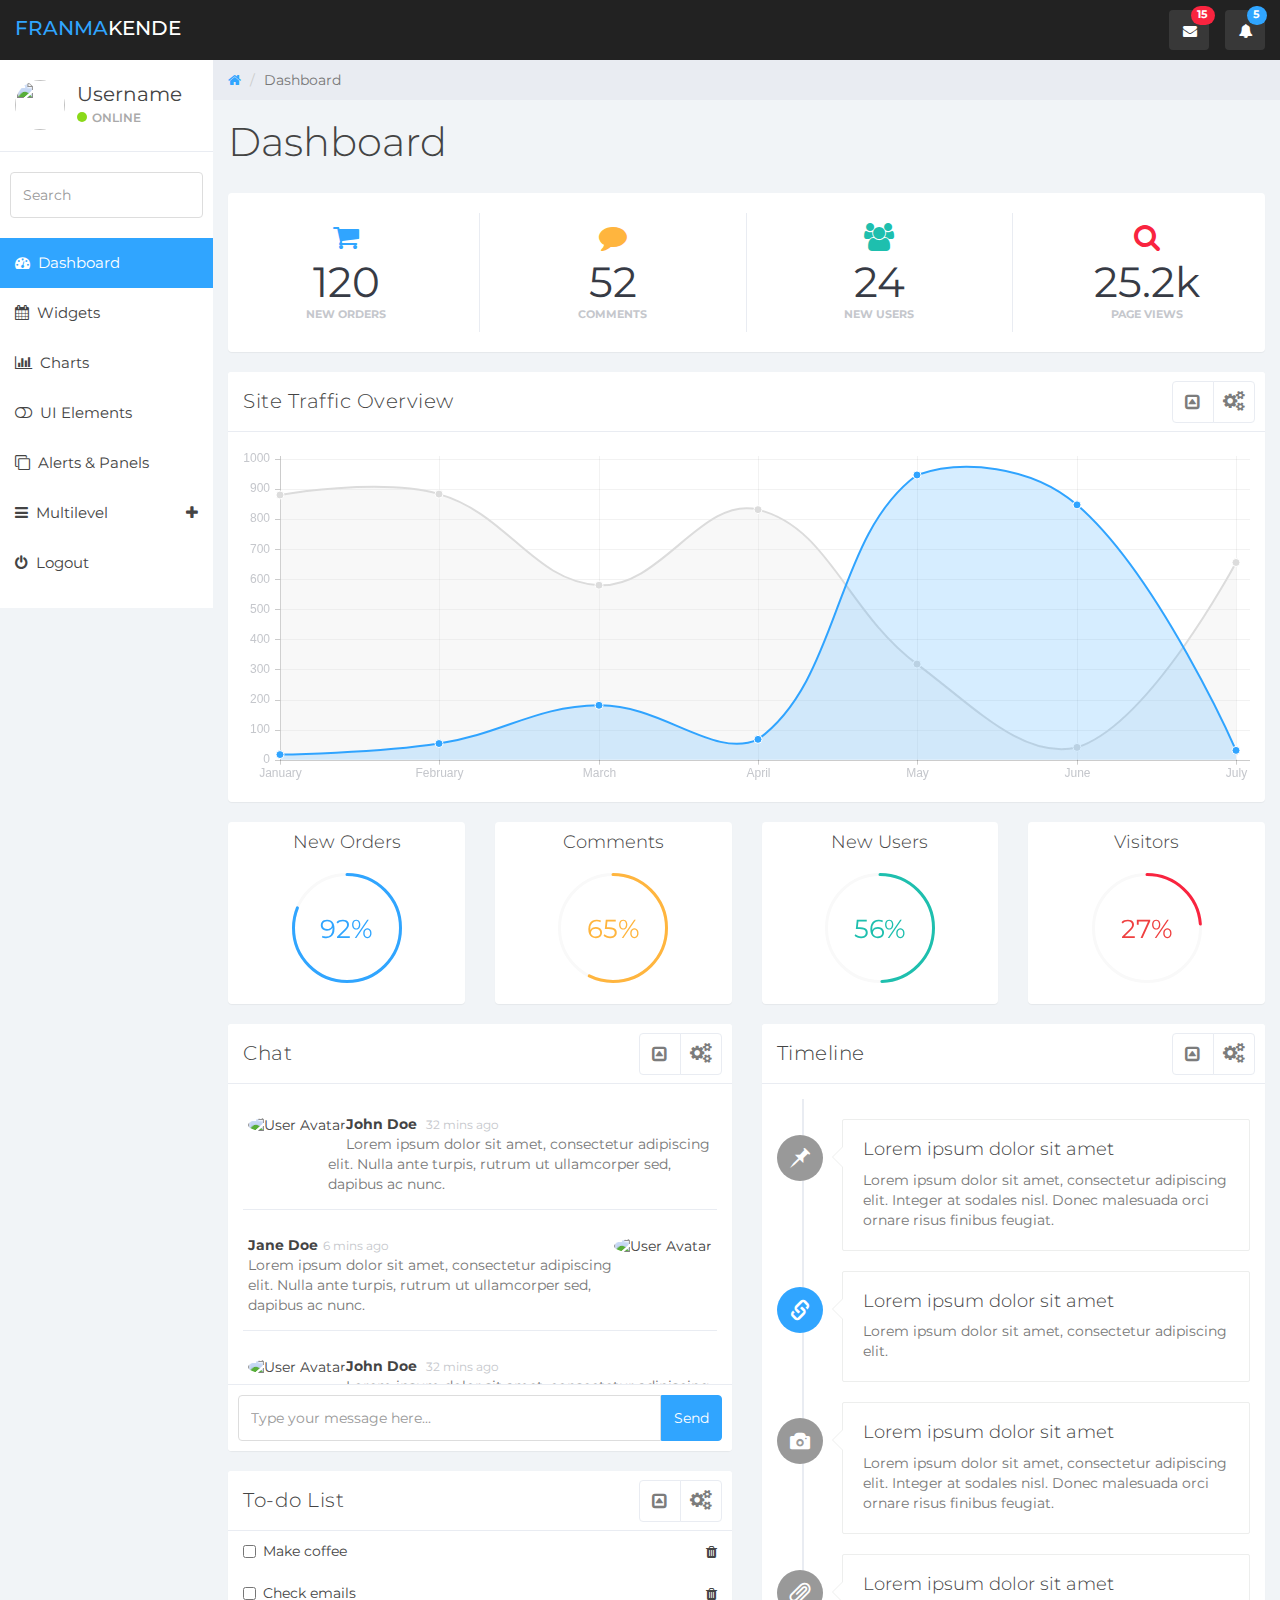
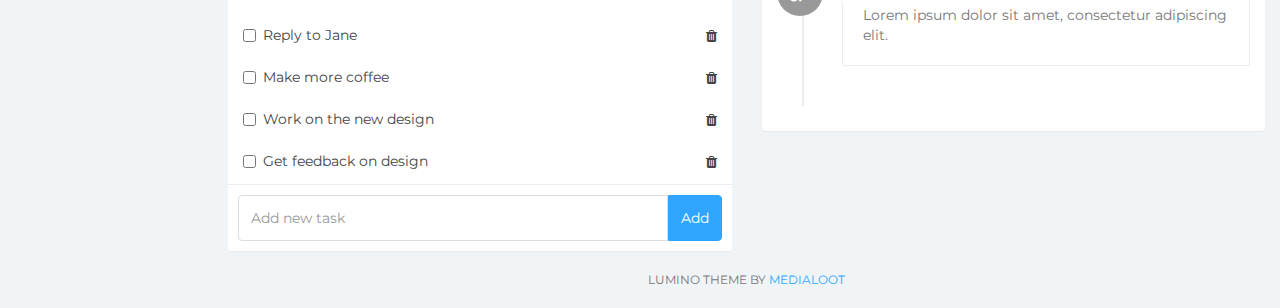
==== commit a2734340: "added ui for homepage" ====
--- a/startbootstrap-agency-gh-pages/lumino/index.html
+++ b/startbootstrap-agency-gh-pages/lumino/index.html
@@ -24,7 +24,7 @@
 					<span class="icon-bar"></span>
 					<span class="icon-bar"></span>
 					<span class="icon-bar"></span></button>
-				<a class="navbar-brand" href="#"><span>Lumino</span>Admin</a>
+				<a class="navbar-brand" href="#"><span>FRANMA</span>KENDE</a>
 				<ul class="nav navbar-top-links navbar-right">
 					<li class="dropdown"><a class="dropdown-toggle count-info" data-toggle="dropdown" href="#">
 						<em class="fa fa-envelope"></em><span class="label label-danger">15</span>
